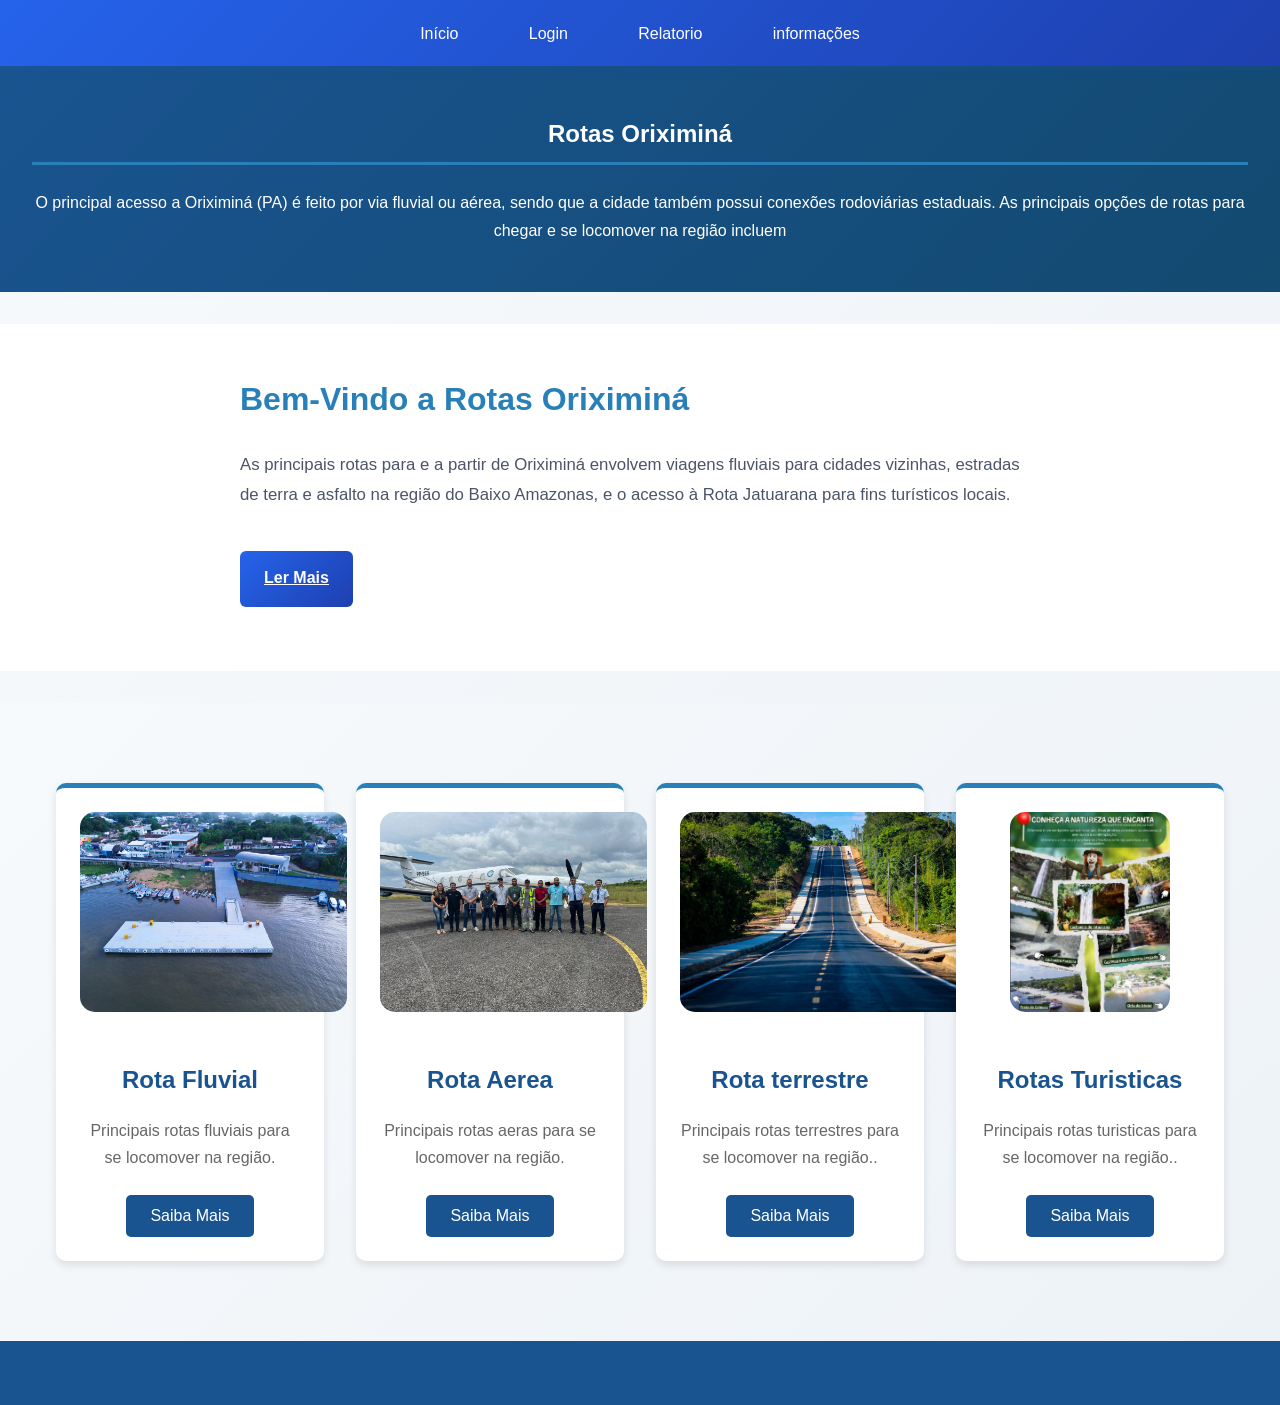
==== index.html @ ce7b5a3c "Fix HTML formatting and correct typos" ====
<!doctype html>
<html xmlns="http://www.w3.org/1999/xhtml" lang="pt-BR" xml:lang="pt-BR">
    <head>
        <meta charset="utf-8">
        <title>Rotas Oriximina</title>
 <link rel="stylesheet" href="css/style.css">
</head>
<body>
 <header>
    <nav>
        <ul>
            <li><a href="index.html">Início</a></li>
            <li><a href="login.html">Login</a></li>
            <li><a href="relatorio.html">Relatorio</a></li>
             <li><a href="painel.html">informações</a></li>

        </ul>
    </nav>
       </header>
       <section class="banner">
 <h1>Rotas Oriximiná</h1>
    <p>O principal acesso a Oriximiná (PA) é feito por via fluvial ou aérea, sendo que a cidade também possui conexões rodoviárias estaduais. As principais opções de rotas para chegar e se locomover na região incluem</p>
       </section>
       <div class="about">
            <div class="container">
                <div class="about-content">
                    <div class="section-header">
                        <h2>Bem-Vindo a Rotas Oriximiná</h2>
                    </div>
                    <div class="about-text">
                        <p>
                            As principais rotas para e a partir de Oriximiná envolvem viagens fluviais para cidades vizinhas, estradas de terra e asfalto na região do Baixo Amazonas, e o acesso à Rota Jatuarana para fins turísticos locais.
                        </p>
                        <a class="btn" href="#cards">Ler Mais</a>
                    </div>
                </div>
            </div>
        </div>

        <section class="cards-section" id="cards">
            <div class="container">
                <section class="cards">
            <article class="card">
                             <img src="img/fluvial.jpg"  lealt="Imagem porto">
                <h2>Rota Fluvial</h2>
                <p>Principais rotas fluviais para se locomover na região.</p>
                <button>Saiba Mais</button>
            </article>

            <article class="card">
                <img src="img/aereo.jpeg" alt="Imagem aeroporto">
                <h2>Rota Aerea</h2>
                <p>Principais rotas aeras para se locomover na região.</p>
                <button>Saiba Mais</button>
            </article>

            <article class="card">
                <img src="img/terrestre.jpeg" alt="Imagem estrada">
                <h2>Rota terrestre</h2>
                <p>Principais rotas terrestres para se locomover na região..</p>
                <button>Saiba Mais</button>
            </article>
            <article class="card">
                <img src="img/pontos_turisticos.jpg" alt="Imagem estrada">
                <h2>Rotas Turisticas</h2>
                <p>Principais rotas turisticas para se locomover na região..</p>
                <button>Saiba Mais</button>
            </article>
                </section>
            </div>
        </section>

        <footer>
---- css/style.css ----
* {
    margin: 0;
    padding: 0;
    box-sizing: border-box;
}
body {
    font-family: -apple-system, BlinkMacSystemFont, 'Segoe UI', 'Roboto', 'Oxygen', 'Ubuntu', 'Cantarell', sans-serif;
    line-height: 1.7;
    color: #4a5568;
    background: linear-gradient(135deg, #f7fafc 0%, #edf2f7 100%);
    min-height: 100vh;
}
header {
    background: linear-gradient(135deg, #2563eb 0%, #1e40af 100%);
    padding: 1.2rem 0;
    position: sticky;
    top: 0;
    z-index: 100;
    box-shadow: 0 2px 12px rgba(37, 99, 235, 0.1);
}
nav ul {
    list-style: none;
    display: flex;
    justify-content: center;
    gap: 2rem;
    flex-wrap: wrap;
}
nav a {
    color: white;
    text-decoration: none;
    font-weight: 500;
    padding: 0.6rem 1.2rem;
    transition: all 0.3s cubic-bezier(0.4, 0, 0.2, 1);
    border-radius: 6px;
}
nav a:hover {
    background-color: rgba(255, 255, 255, 0.1);
    transform: translateY(-2px);
}
.banner {
    background: linear-gradient(135deg, #1a5490, #124a70);
    color: white;
    padding: 3rem 2rem;
    text-align: center;
    margin-bottom: 2rem;
}
.login-header {
    background: linear-gradient(135deg, #1a5490, #124a70);
    color: white;
    padding: 3rem 2rem;
    text-align: center;
    margin-bottom: 2rem;
}
h1 {
    color: #ffffff;
    margin-bottom: 1.5rem;
    border-bottom: 3px solid #2980b9;
    padding-bottom: 0.5rem;
}
h2 {
    color: #2980b9;
    margin-top: 1.5rem;
    margin-bottom: 1rem;
}
h3 {
    color: #ffffff;
    margin-bottom: 1.5rem;
    border-bottom: 3px solid #2980b9;
    padding-bottom: 0.5rem;
}
.cards {
    display: grid;
    grid-template-columns: repeat(auto-fit, minmax(250px, 1fr));
    gap: 2rem;
    margin: 2rem 0;
}
.card {
    background-color: white;
    padding: 1.5rem;
    border-radius: 10px;
    box-shadow: 0 4px 8px rgba(0, 0, 0, 0.1);
    transition: transform 0.3s ease, box-shadow 0.3s ease;
    text-align: center;
    border-top: 5px solid #2980b9;
}
.card:hover {
    transform: translateY(-10px);
    box-shadow: 0 8px 16px rgba(0, 0, 0, 0.2);
}
.card h2 {
    margin-bottom: 1rem;
    color: #1a5490;
}
.card img {
    width: auto;
    height: 200px;
    object-fit: cover;
    border-radius: 15px;
    margin-bottom: 1rem;
}
.card p {
    margin-bottom: 1.5rem;
    color: #666;
}

input {
    width: auto;
    padding: 0.75rem;
    margin-bottom: 1rem;
    border: 1px solid #ccc;
    border-radius: 5px;
}

label {
    display: block;
    margin-bottom: auto;
    font-weight: bold;
    color: #333;
}
button {
 background-color: #1a5490;
 color: white;
border: none;
padding: 0.75rem 1.5rem;
border-radius: 5px;
 cursor: pointer;
font-size: 1rem;
 transition: background-color 0.3s ease;
}
button:hover {
    background-color: #0d3b6b;
}
.form-container {
    display: flex;
    justify-content: center;
    align-items: center;
    min-height: 70vh;
    padding: 2rem;
}
.login-form {
    background-color: white;
    padding: 2rem;
    border-radius: 10px;
    box-shadow: 0 4px 8px rgba(0, 0, 0, 0.1);
    max-width: 400px;
    width: 100%;
    text-align: center;
}
.form-group {
    margin-bottom: 1.5rem;
    display: flex;
    flex-direction: column;
    align-items: center;
}
.form-group label {
    margin-bottom: 0.5rem;
    font-weight: bold;
    color: #1a5490;
}
.form-group input {
    width: 100%;
    max-width: 300px;
    padding: 0.85rem 1rem;
    border: 2px solid #e0e0e0;
    border-radius: 8px;
    font-size: 1rem;
}
.form-group input:focus {
    outline: none;
    border-color: #1a5490;
    background-color: white;
    box-shadow: 0 0 0 3px rgba(26, 84, 144, 0.1);
}
.button-group {
    display: flex;
    gap: 1rem;
    justify-content: center;
    margin-top: 2.5rem;
    flex-wrap: wrap;
}
.button-group button {
    flex: 1;
    max-width: 170px;
    padding: 0.9rem 1.5rem;
    font-weight: bold;
    font-size: 1rem;
    border-radius: 8px;
    border: none;
    cursor: pointer;
    transition: all 0.3s ease;
}
.button-group button[type="submit"] {
    background: linear-gradient(135deg, #1a5490 0%, #0d3b6b 100%);
    color: white;
}
.button-group button[type="submit"]:hover {
    background: linear-gradient(135deg, #0d3b6b 0%, #082856 100%);
    transform: translateY(-2px);
    box-shadow: 0 8px 20px rgba(26, 84, 144, 0.3);
}
.button-group button[type="button"] {
    background: linear-gradient(135deg, #6c757d 0%, #5a6268 100%);
    color: white;
}
.button-group button[type="button"]:hover {
    background: linear-gradient(135deg, #5a6268 0%, #495057 100%);
    transform: translateY(-2px);
    box-shadow: 0 8px 20px rgba(108, 117, 125, 0.3);
}
.page-title {
    text-align: center;
    font-size: 3rem;
    color: #1a5490;
    margin: 2rem 0 1rem 0;
    font-weight: 700;
    letter-spacing: 1px;
    text-shadow: 2px 2px 4px rgba(0, 0, 0, 0.05);
}
footer {
    background-color: #1a5490;
    color: white;
    padding: 2rem;
    text-align: center;
    margin-top: auto;
}
footer a {
    color: #b3d9ff;
    text-decoration: none;
    transition: all 0.3s ease;
}
footer a:hover {
    color: #ffffff;
    text-decoration: underline;
}
.sidebar {
    width: 250px;
    background-color: #004b87;
    padding: 2rem;
    color: white;
}
.sidebar h2 {
    color: white;
    margin-bottom: 2rem;
    border: none;
}
.sidebar ul {
    list-style: none;
}
.sidebar li {
    margin-bottom: 1rem;
}
.sidebar a {
    color: white;
    text-decoration: none;
    font-size: 1rem;
    transition: opacity 0.3s ease;
}
.sidebar a:hover {
    opacity: 0.8;
}
.system-layout {
    display: flex;
    min-height: 100vh;
}
.main-content {
    flex: 1;
    padding: 2rem;
    background: linear-gradient(135deg, #f7fafc 0%, #edf2f7 100%);
}
.table-container {
    background: white;
    border-radius: 10px;
    overflow: hidden;
    box-shadow: 0 4px 8px rgba(0, 0, 0, 0.1);
    margin: 2rem 0;
}
table {
    width: 100%;
    border-collapse: collapse;
}
table thead {
    background-color: #004b87;
    color: white;
}
table th {
    padding: 1rem;
    text-align: left;
    font-weight: 600;
}
table td {
    padding: 1rem;
    border-bottom: 1px solid #e2e8f0;
}
table tbody tr:hover {
    background-color: #f8f9fa;
}
.status-em-analise {
    color: #f6a623;
    font-weight: bold;
}
.status-ativo {
    color: #10b981;
    font-weight: bold;
}
.status-inativo {
    color: #ef4444;
    font-weight: bold;
}
.form-title {
    color: #004b87;
    margin-bottom: 1rem;
}
.feedback-form {
    margin-top: 2rem;
    max-width: 100%;
}
.input-group {
    margin-bottom: 1.5rem;
    display: flex;
    flex-direction: column;
}
.input-group label {
    margin-bottom: 0.5rem;
    font-weight: 600;
    color: #374151;
}
.input-group input,
.input-group select {
    padding: 0.75rem;
    border: 2px solid #e2e8f0;
    border-radius: 6px;
    font-size: 1rem;
    transition: all 0.3s ease;
}
.input-group input:focus,
.input-group select:focus {
    outline: none;
    border-color: #2563eb;
    box-shadow: 0 0 0 3px rgba(37, 99, 235, 0.1);
}
.btn {
    background: linear-gradient(135deg, #2563eb 0%, #1e40af 100%);
    color: white;
    padding: 0.85rem 1.5rem;
    border: none;
    border-radius: 6px;
    font-weight: 600;
    cursor: pointer;
    transition: all 0.3s ease;
}
.btn:hover {
    transform: translateY(-2px);
    box-shadow: 0 8px 16px rgba(37, 99, 235, 0.2);
    text-decoration: none;
}

.btn {
    display: inline-block;
    margin-top: 1.5rem;
    margin-bottom: 0;
}

.about {
    padding: 3rem 2rem;
    background: white;
    margin: 2rem 0;
}

.container {
    max-width: 1200px;
    margin: 0 auto;
    padding: 0 1rem;
}

.about-content {
    max-width: 800px;
    margin: 0 auto;
}

.section-header {
    margin-bottom: 1.5rem;
}

.section-header h2 {
    font-size: 2rem;
    margin-top: 0;
}

.about-text {
    line-height: 1.8;
    margin-bottom: 1rem;
}

.about-text p {
    color: #4a5568;
    margin-bottom: 1rem;
    font-size: 1.05rem;
}

.cards-section {
    padding: 3rem 2rem;
    background: linear-gradient(135deg, #f7fafc 0%, #edf2f7 100%);
}
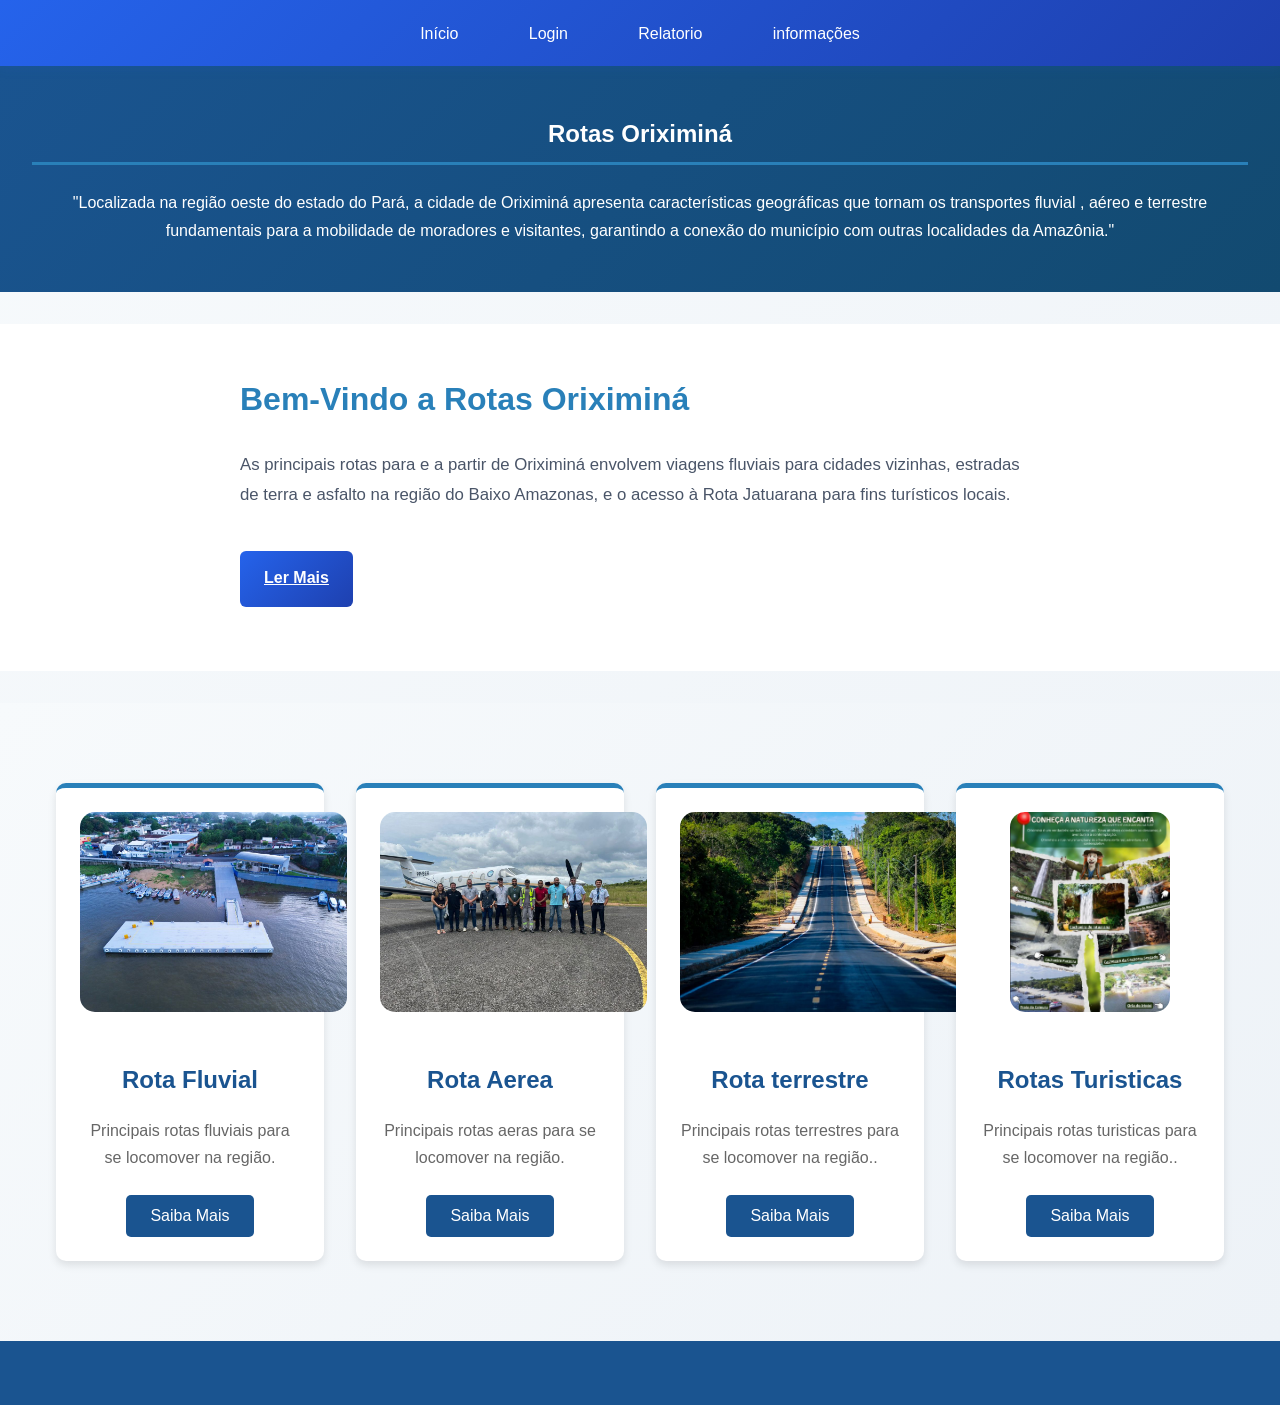
==== commit 751dc1b9: "Revise index.html for Oriximiná routes Updated content and structure for Oriximiná routes page." ====
--- a/index.html
+++ b/index.html
@@ -19,7 +19,7 @@
        </header>
        <section class="banner">
  <h1>Rotas Oriximiná</h1>
-    <p>O principal acesso a Oriximiná (PA) é feito por via fluvial ou aérea, sendo que a cidade também possui conexões rodoviárias estaduais. As principais opções de rotas para chegar e se locomover na região incluem</p>
+    <p>"Localizada na região oeste do estado do Pará, a cidade de Oriximiná apresenta características geográficas que tornam os transportes fluvial , aéreo e terrestre fundamentais para a mobilidade de moradores e visitantes, garantindo a conexão do município com outras localidades da Amazônia."</p>
        </section>
        <div class="about">
             <div class="container">
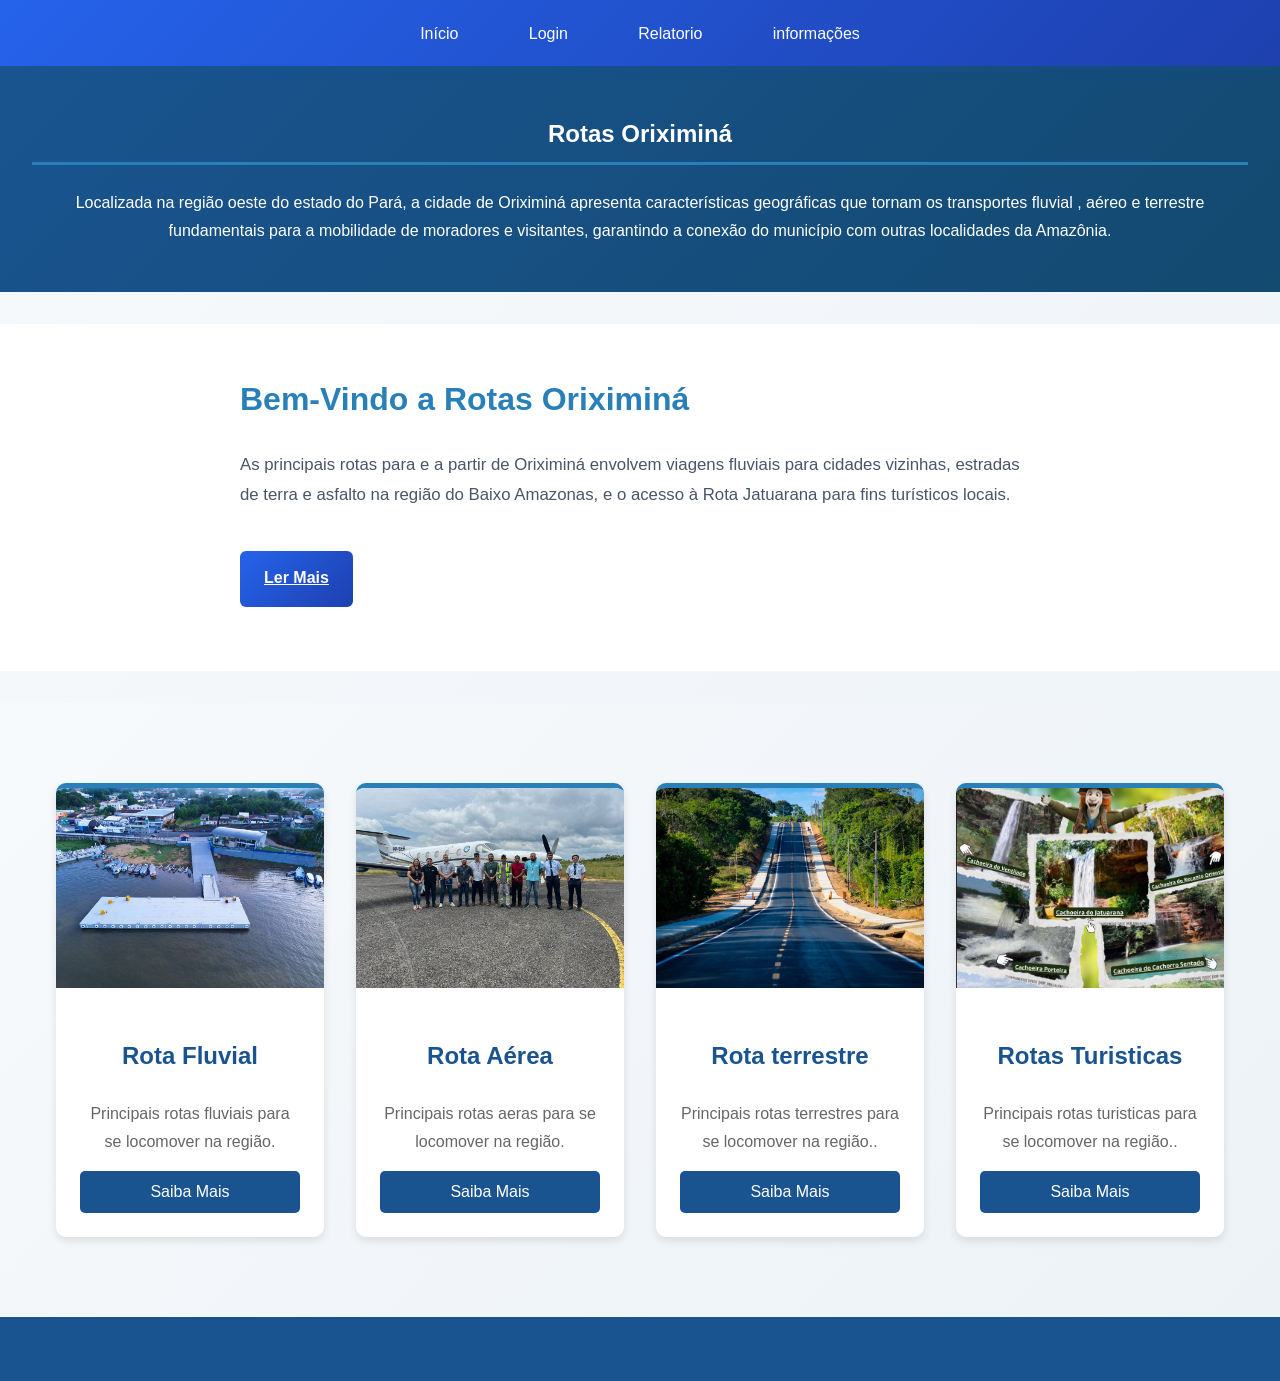
==== commit b80bb6b4: "Update index.html" ====
--- a/index.html
+++ b/index.html
@@ -19,7 +19,7 @@
        </header>
        <section class="banner">
  <h1>Rotas Oriximiná</h1>
-    <p>"Localizada na região oeste do estado do Pará, a cidade de Oriximiná apresenta características geográficas que tornam os transportes fluvial , aéreo e terrestre fundamentais para a mobilidade de moradores e visitantes, garantindo a conexão do município com outras localidades da Amazônia."</p>
+    <p>Localizada na região oeste do estado do Pará, a cidade de Oriximiná apresenta características geográficas que tornam os transportes fluvial , aéreo e terrestre fundamentais para a mobilidade de moradores e visitantes, garantindo a conexão do município com outras localidades da Amazônia.</p>
        </section>
        <div class="about">
             <div class="container">
@@ -49,7 +49,7 @@
 
             <article class="card">
                 <img src="img/aereo.jpeg" alt="Imagem aeroporto">
-                <h2>Rota Aerea</h2>
+                <h2>Rota Aérea</h2>
                 <p>Principais rotas aeras para se locomover na região.</p>
                 <button>Saiba Mais</button>
             </article>
--- a/css/style.css
+++ b/css/style.css
@@ -76,12 +76,15 @@
 }
 .card {
     background-color: white;
-    padding: 1.5rem;
+    padding: 0;
     border-radius: 10px;
     box-shadow: 0 4px 8px rgba(0, 0, 0, 0.1);
     transition: transform 0.3s ease, box-shadow 0.3s ease;
     text-align: center;
     border-top: 5px solid #2980b9;
+    overflow: hidden;
+    display: flex;
+    flex-direction: column;
 }
 .card:hover {
     transform: translateY(-10px);
@@ -90,17 +93,23 @@
 .card h2 {
     margin-bottom: 1rem;
     color: #1a5490;
+    padding: 1.5rem 1.5rem 0.5rem;
 }
 .card img {
-    width: auto;
+    width: 100%;
     height: 200px;
     object-fit: cover;
-    border-radius: 15px;
-    margin-bottom: 1rem;
+    border-radius: 0;
+    margin-bottom: 0;
+    display: block;
 }
 .card p {
-    margin-bottom: 1.5rem;
+    margin-bottom: 1rem;
     color: #666;
+    padding: 0 1.5rem;
+}
+.card button {
+    margin: 0 1.5rem 1.5rem;
 }
 
 input {
@@ -401,3 +410,22 @@
     padding: 3rem 2rem;
     background: linear-gradient(135deg, #f7fafc 0%, #edf2f7 100%);
 }
+
+.info-linha {
+    display: flex;
+    gap: 2rem;
+    margin-bottom: 1.5rem;
+    flex-wrap: wrap;
+}
+
+.data, .hora, .linha, .origem, .destino, .seta {
+    font-weight: 500;
+    color: #374151;
+}
+
+.data, .hora {
+    padding: 0.75rem 1.5rem;
+    background: #e0e7ff;
+    border-radius: 8px;
+    border-left: 4px solid #2563eb;
+}
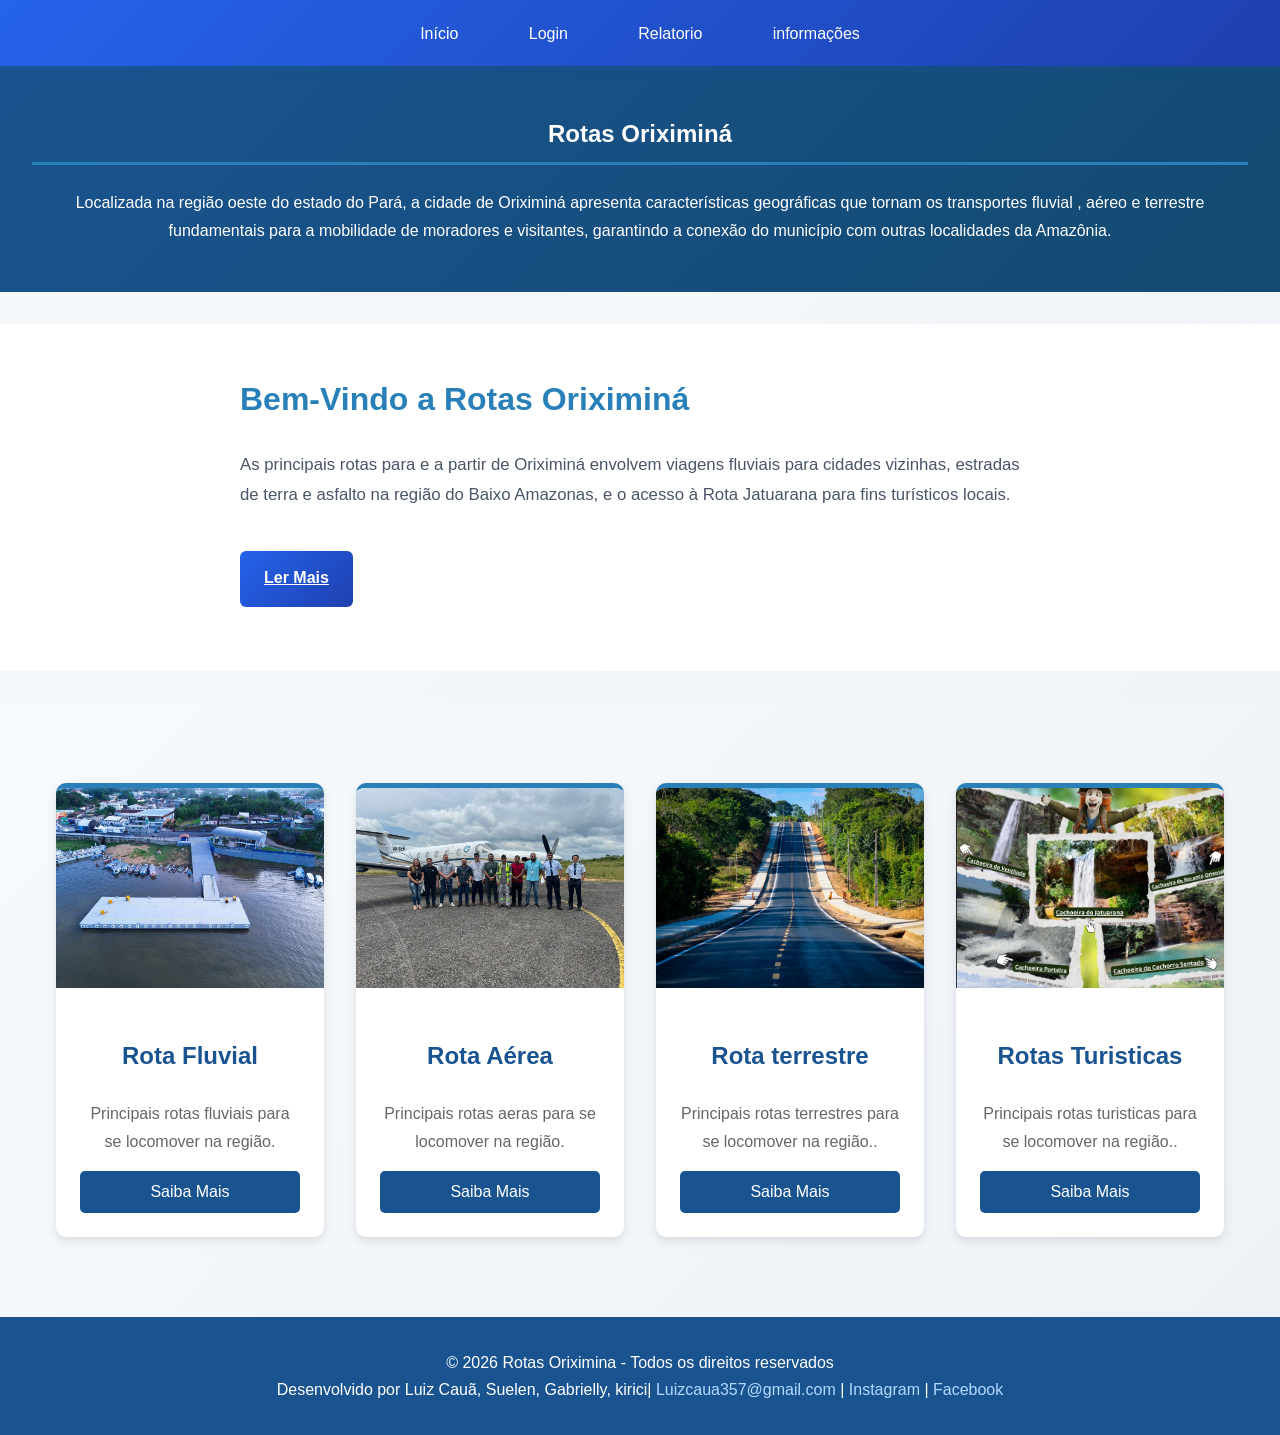
==== commit 5cc2b7fa: "Update index.html" ====
--- a/index.html
+++ b/index.html
@@ -71,4 +71,12 @@
         </section>
 
         <footer>
+    <p>
+      &copy; 2026 Rotas Oriximina - Todos os direitos reservados<br>
+      Desenvolvido por Luiz Cauã, Suelen, Gabrielly, kirici| 
+    <a href="mailto:exemplo@educ.edu.br">Luizcaua357@gmail.com</a> |
+    <a href="https://www.instagram.com/luiz.cos05/" target="_blank">Instagram</a> |
+    <a href="https://www.facebook.com/profile.php?id=100088877208780" target="_blank">Facebook</a>
+    </p>
+  </footer>
     
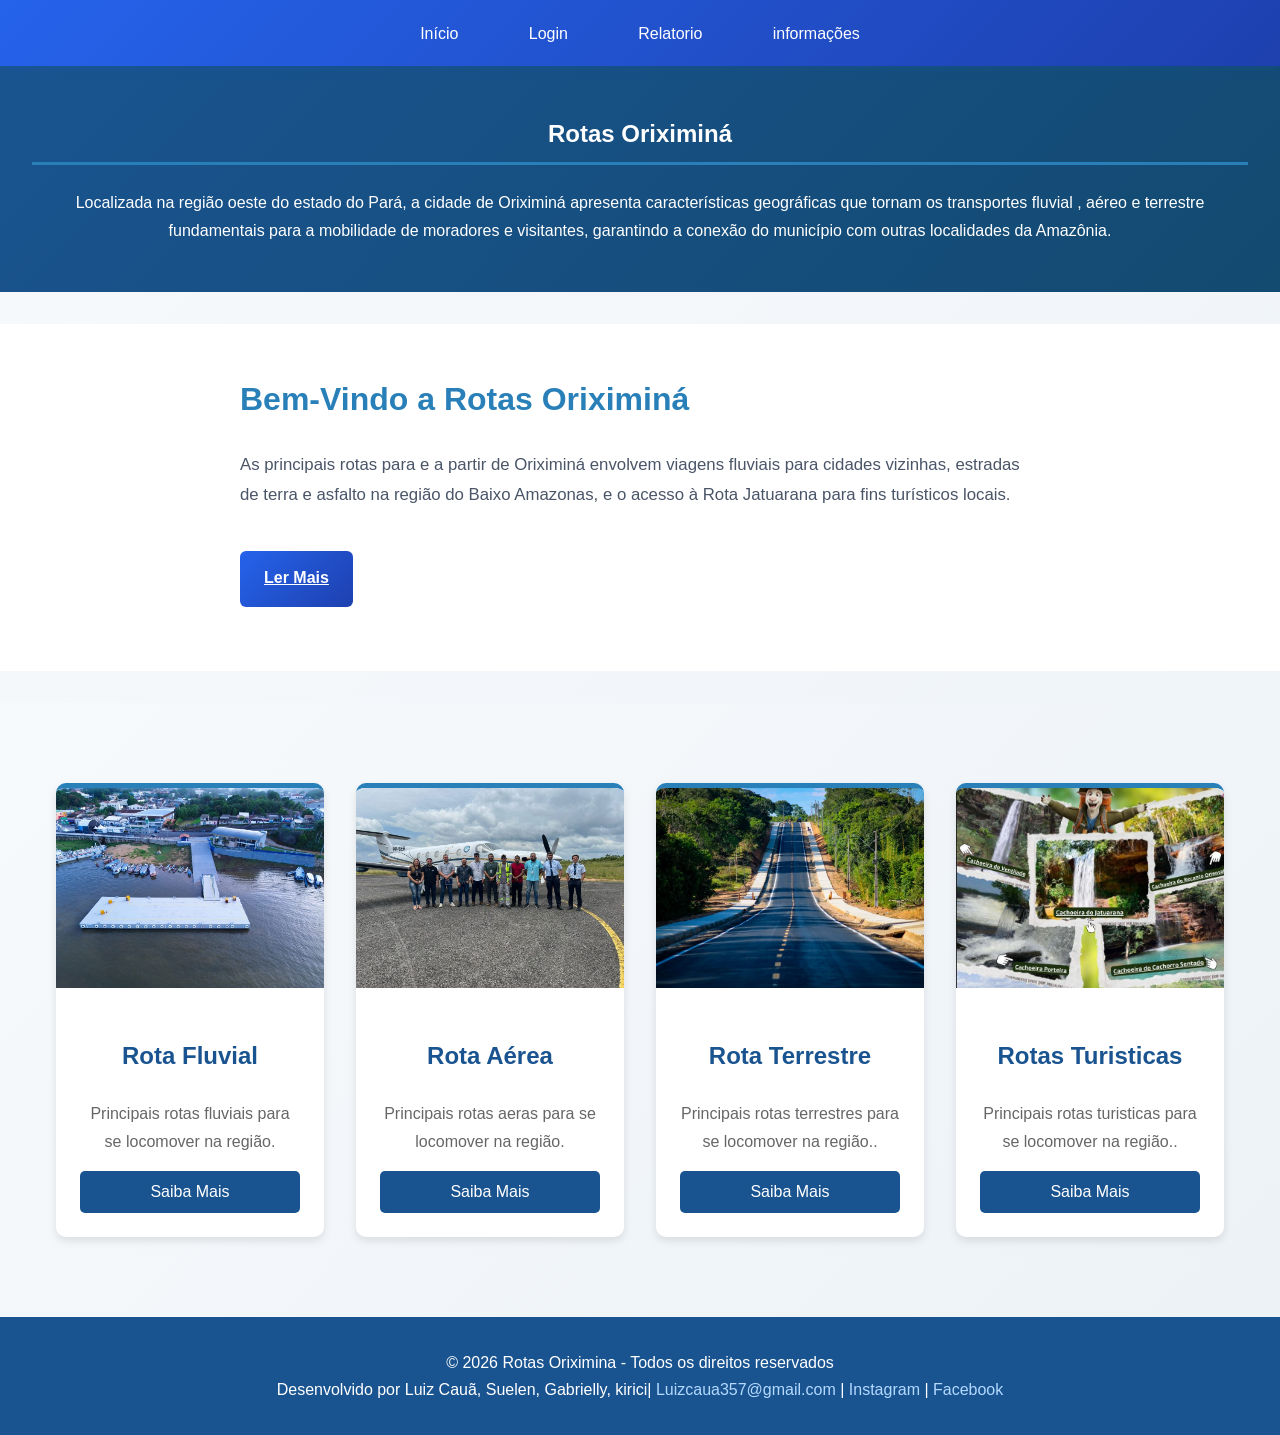
==== commit b9fd932c: "Update index.html" ====
--- a/index.html
+++ b/index.html
@@ -56,7 +56,7 @@
 
             <article class="card">
                 <img src="img/terrestre.jpeg" alt="Imagem estrada">
-                <h2>Rota terrestre</h2>
+                <h2>Rota Terrestre</h2>
                 <p>Principais rotas terrestres para se locomover na região..</p>
                 <button>Saiba Mais</button>
             </article>
@@ -79,4 +79,5 @@
     <a href="https://www.facebook.com/profile.php?id=100088877208780" target="_blank">Facebook</a>
     </p>
   </footer>
-    
+</body>
+</html>
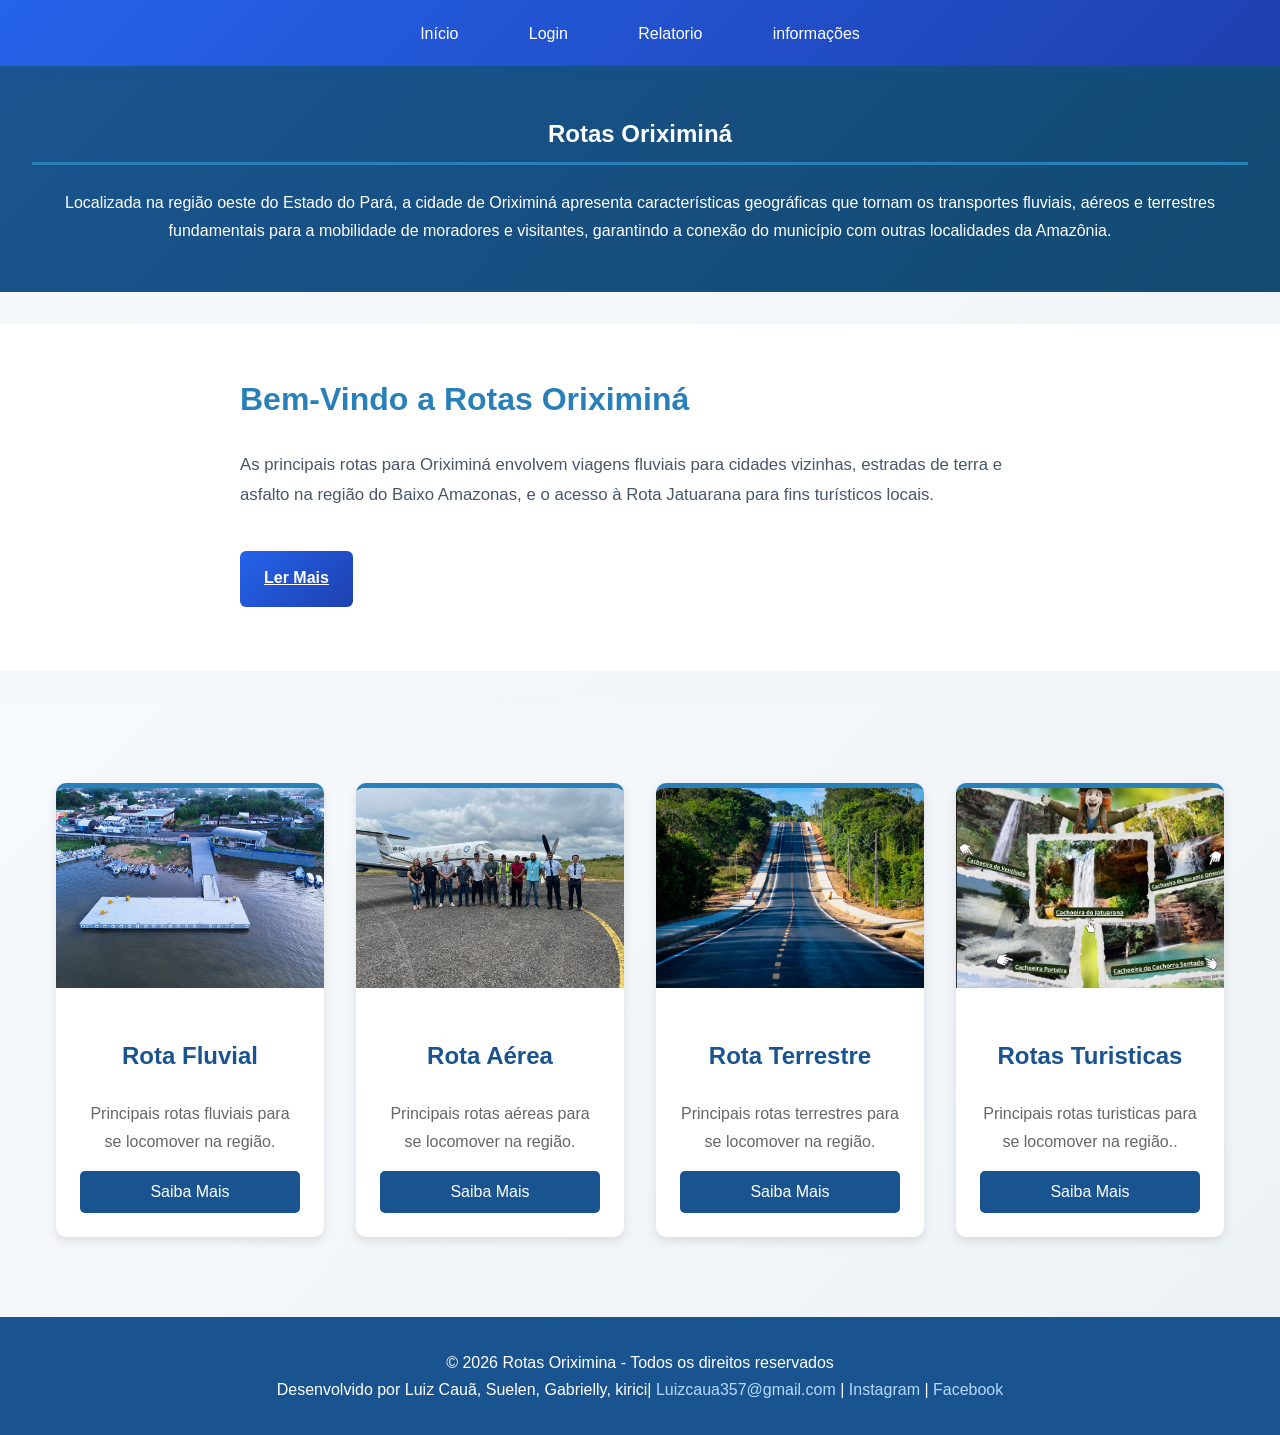
==== commit d742a2cf: "Update index.html" ====
--- a/index.html
+++ b/index.html
@@ -19,7 +19,7 @@
        </header>
        <section class="banner">
  <h1>Rotas Oriximiná</h1>
-    <p>Localizada na região oeste do estado do Pará, a cidade de Oriximiná apresenta características geográficas que tornam os transportes fluvial , aéreo e terrestre fundamentais para a mobilidade de moradores e visitantes, garantindo a conexão do município com outras localidades da Amazônia.</p>
+    <p>Localizada na região oeste do Estado do Pará, a cidade de Oriximiná apresenta características geográficas que tornam os transportes fluviais, aéreos e terrestres fundamentais para a mobilidade de moradores e visitantes, garantindo a conexão do município com outras localidades da Amazônia.</p>
        </section>
        <div class="about">
             <div class="container">
@@ -29,7 +29,7 @@
                     </div>
                     <div class="about-text">
                         <p>
-                            As principais rotas para e a partir de Oriximiná envolvem viagens fluviais para cidades vizinhas, estradas de terra e asfalto na região do Baixo Amazonas, e o acesso à Rota Jatuarana para fins turísticos locais.
+                            As principais rotas para Oriximiná envolvem viagens fluviais para cidades vizinhas, estradas de terra e asfalto na região do Baixo Amazonas, e o acesso à Rota Jatuarana para fins turísticos locais.
                         </p>
                         <a class="btn" href="#cards">Ler Mais</a>
                     </div>
@@ -50,14 +50,14 @@
             <article class="card">
                 <img src="img/aereo.jpeg" alt="Imagem aeroporto">
                 <h2>Rota Aérea</h2>
-                <p>Principais rotas aeras para se locomover na região.</p>
+                <p>Principais rotas aéreas para se locomover na região.</p>
                 <button>Saiba Mais</button>
             </article>
 
             <article class="card">
                 <img src="img/terrestre.jpeg" alt="Imagem estrada">
                 <h2>Rota Terrestre</h2>
-                <p>Principais rotas terrestres para se locomover na região..</p>
+                <p>Principais rotas terrestres para se locomover na região.</p>
                 <button>Saiba Mais</button>
             </article>
             <article class="card">
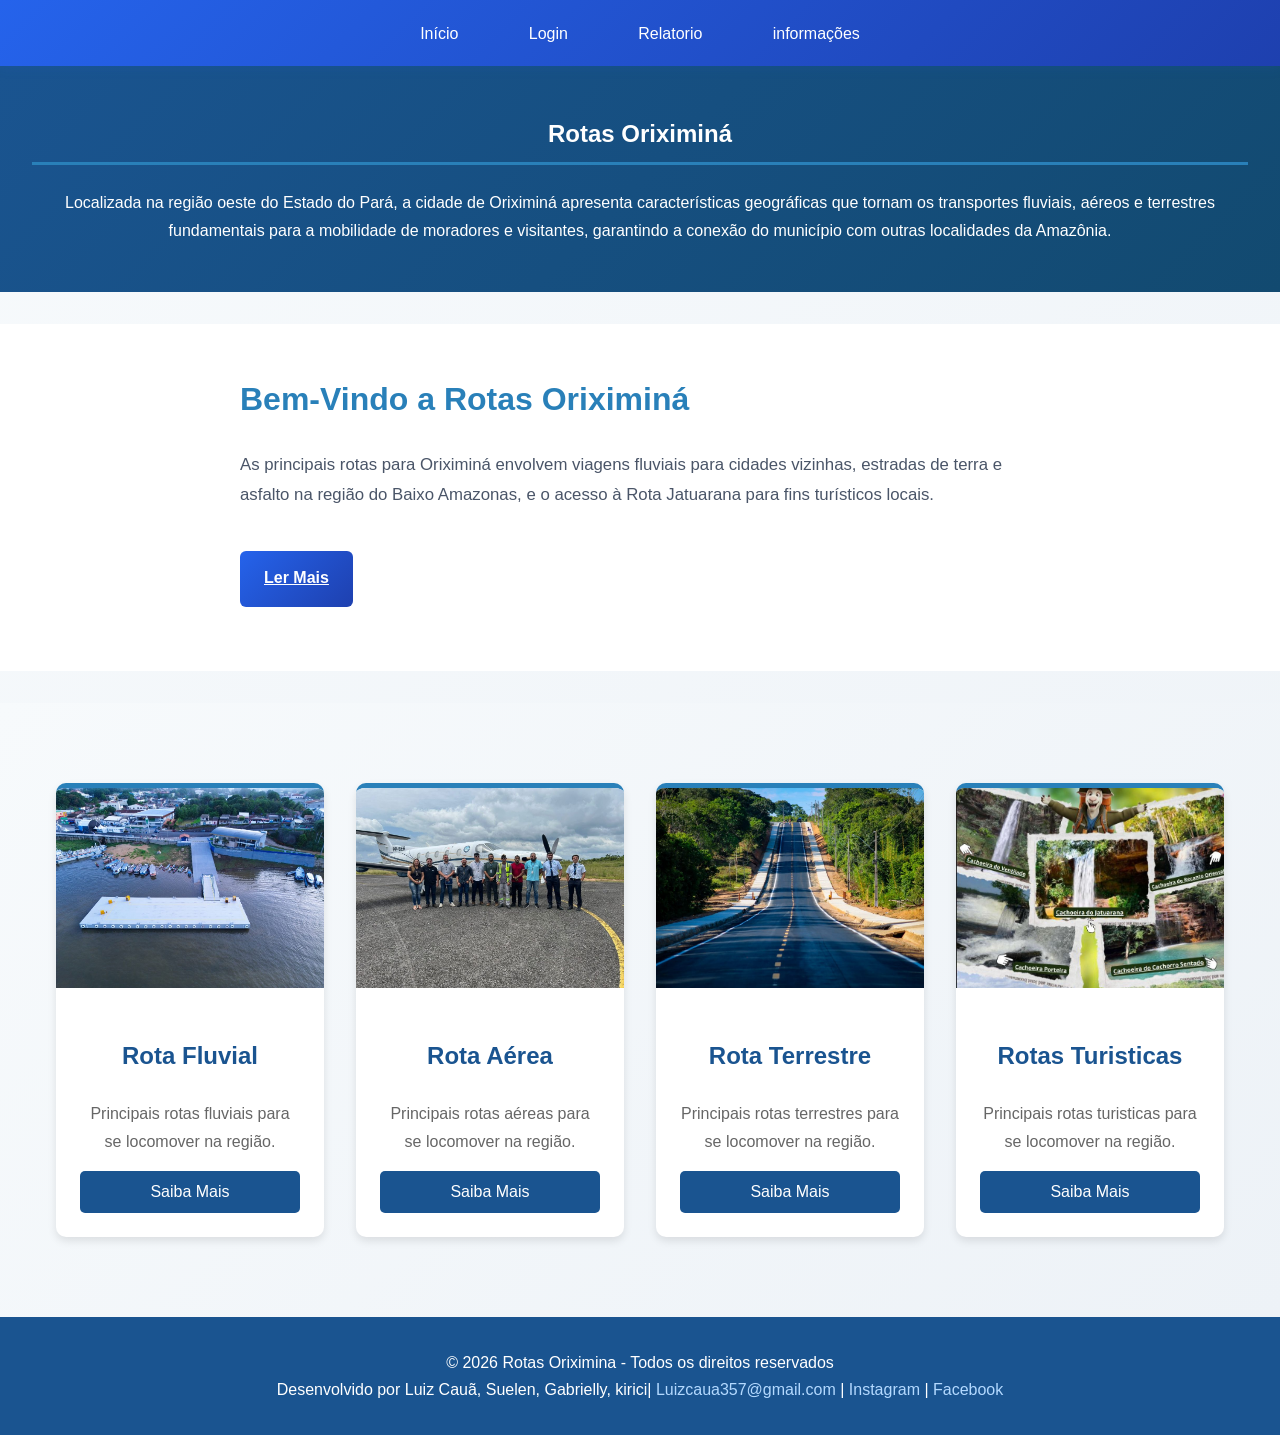
==== commit 1618fbeb: "Update index.html" ====
--- a/index.html
+++ b/index.html
@@ -63,7 +63,7 @@
             <article class="card">
                 <img src="img/pontos_turisticos.jpg" alt="Imagem estrada">
                 <h2>Rotas Turisticas</h2>
-                <p>Principais rotas turisticas para se locomover na região..</p>
+                <p>Principais rotas turisticas para se locomover na região.</p>
                 <button>Saiba Mais</button>
             </article>
                 </section>
